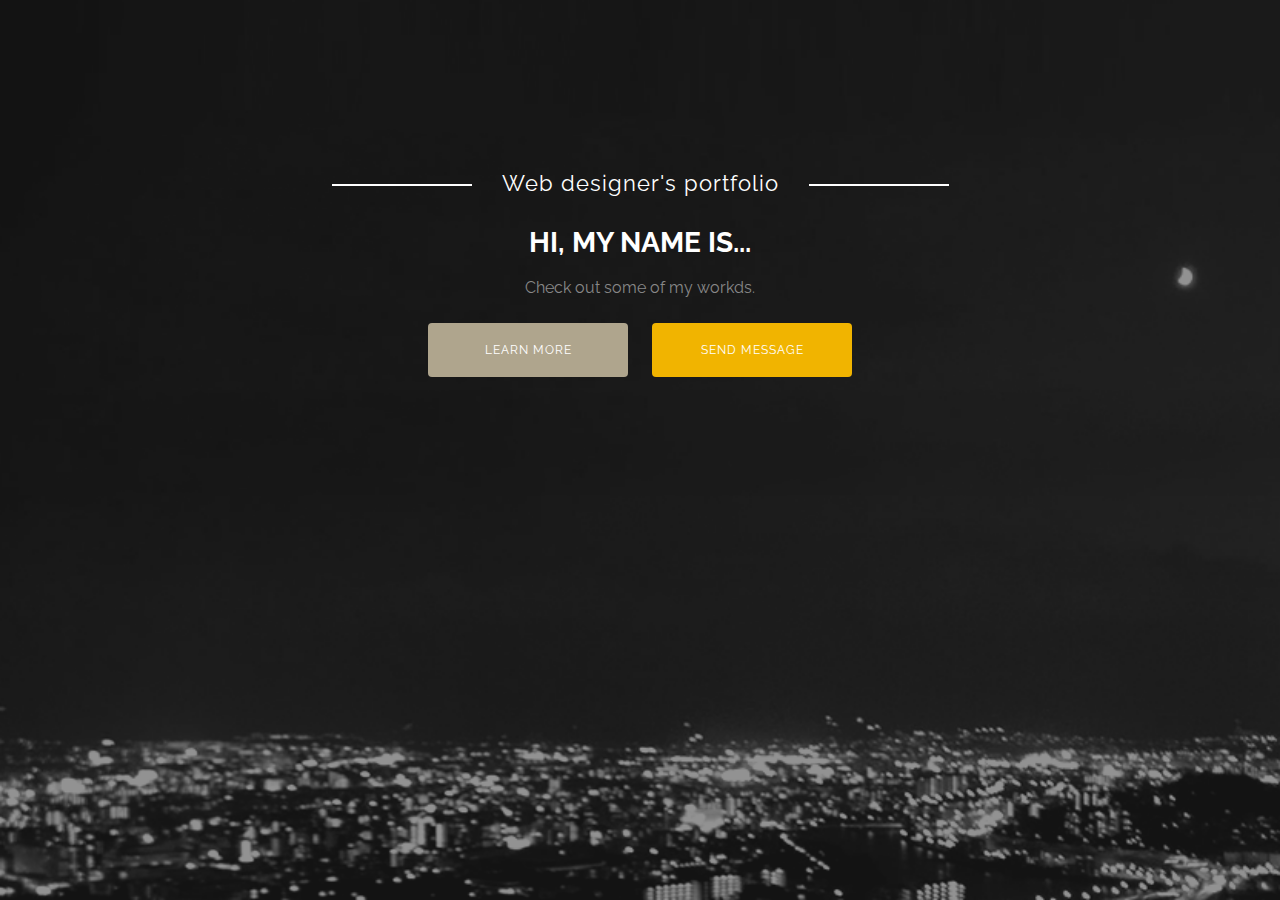
==== part3/index.html @ 3173c832 "part 3 p156" ====
<!DOCTYPE html>
<html lang="ja">
  <head>
    <meta charset="UTF-8">
    <title>シングルページレイアウト</title>
    <link href="https://fonts.googleapis.com/css2?family=Raleway:wght@400;700&display=swap" rel="stylesheet">
    <link rel="stylesheet" href="css/normalize.css">
    <link rel="stylesheet" href="css/style.css">
  </head>
  <body>
    <header class="header">
      <p class="site-title-sub">Web designer's portfolio</p>
      <h1 class="site-title">HI, MY NAME IS...</h1>
      <p class="site-description">Check out some of my workds.<p>
      <div class="buttons">
        <a class="button" href="#about">LEARN MORE</a>
        <a class="button button-showy" href="#contact">SEND MESSAGE</a>
      </div>
    </header>
    <section class="about" id="about">
    </section>
    <section class="works">
    </section>
    <section class="skills">
    </section>
    <section class="contact" id="contact">
    </section>
    <section class="footer">
    </section>
    <footer class="footer">
    </footer>
  </body>
</html>
---- part3/css/style.css ----
@charset "UTF-8";

html {
  font-size: 62.5%;
}

*, *::before, *::after {
  box-sizing: border-box;
}

body {
  background: #151515 url('../images/bg.png') no-repeat fixed left bottom;
  background-size: cover;
  color: #fff;
  text-align: center;
  font-size: 1.4rem;
  font-family: Raleway, "Hiragino Kaku Gothic ProN", Meiryo, sans-serif;
}

.header {
  padding: 170px 30px 80px;
}

.site-title-sub {
  margin: 0 0 30px;
  letter-spacing: 1px;
  font-size: 2.2rem;
}

.site-title-sub::before,
.site-title-sub::after {
  content: '';
  display: inline-block;
  width: 140px;
  height: 2px;
  margin: 0 30px;
  background-color: #fff;
  vertical-align: middle;
}

.sub-title {
  margin: 50px 0 40px;
  font-size: 7.6rem;
}

.site-description {
  margin-bottom 50px;
  color: #888;
  font-size: 1.6rem;
}

.button {
  display: inline-block;
  width: 200px;
  padding: 20px;
  border-radius: 4px;
  background-color: #afa58d;
  color: #fff;
  text-decoration: none;
  letter-spacing: 1px;
  font-size: 1.2rem;
}

.button:hover {
  opacity: 0.9
}
.button-showy {
  background-color: #f1b400;
}
.buttons .button {
  margin: 10px;
}
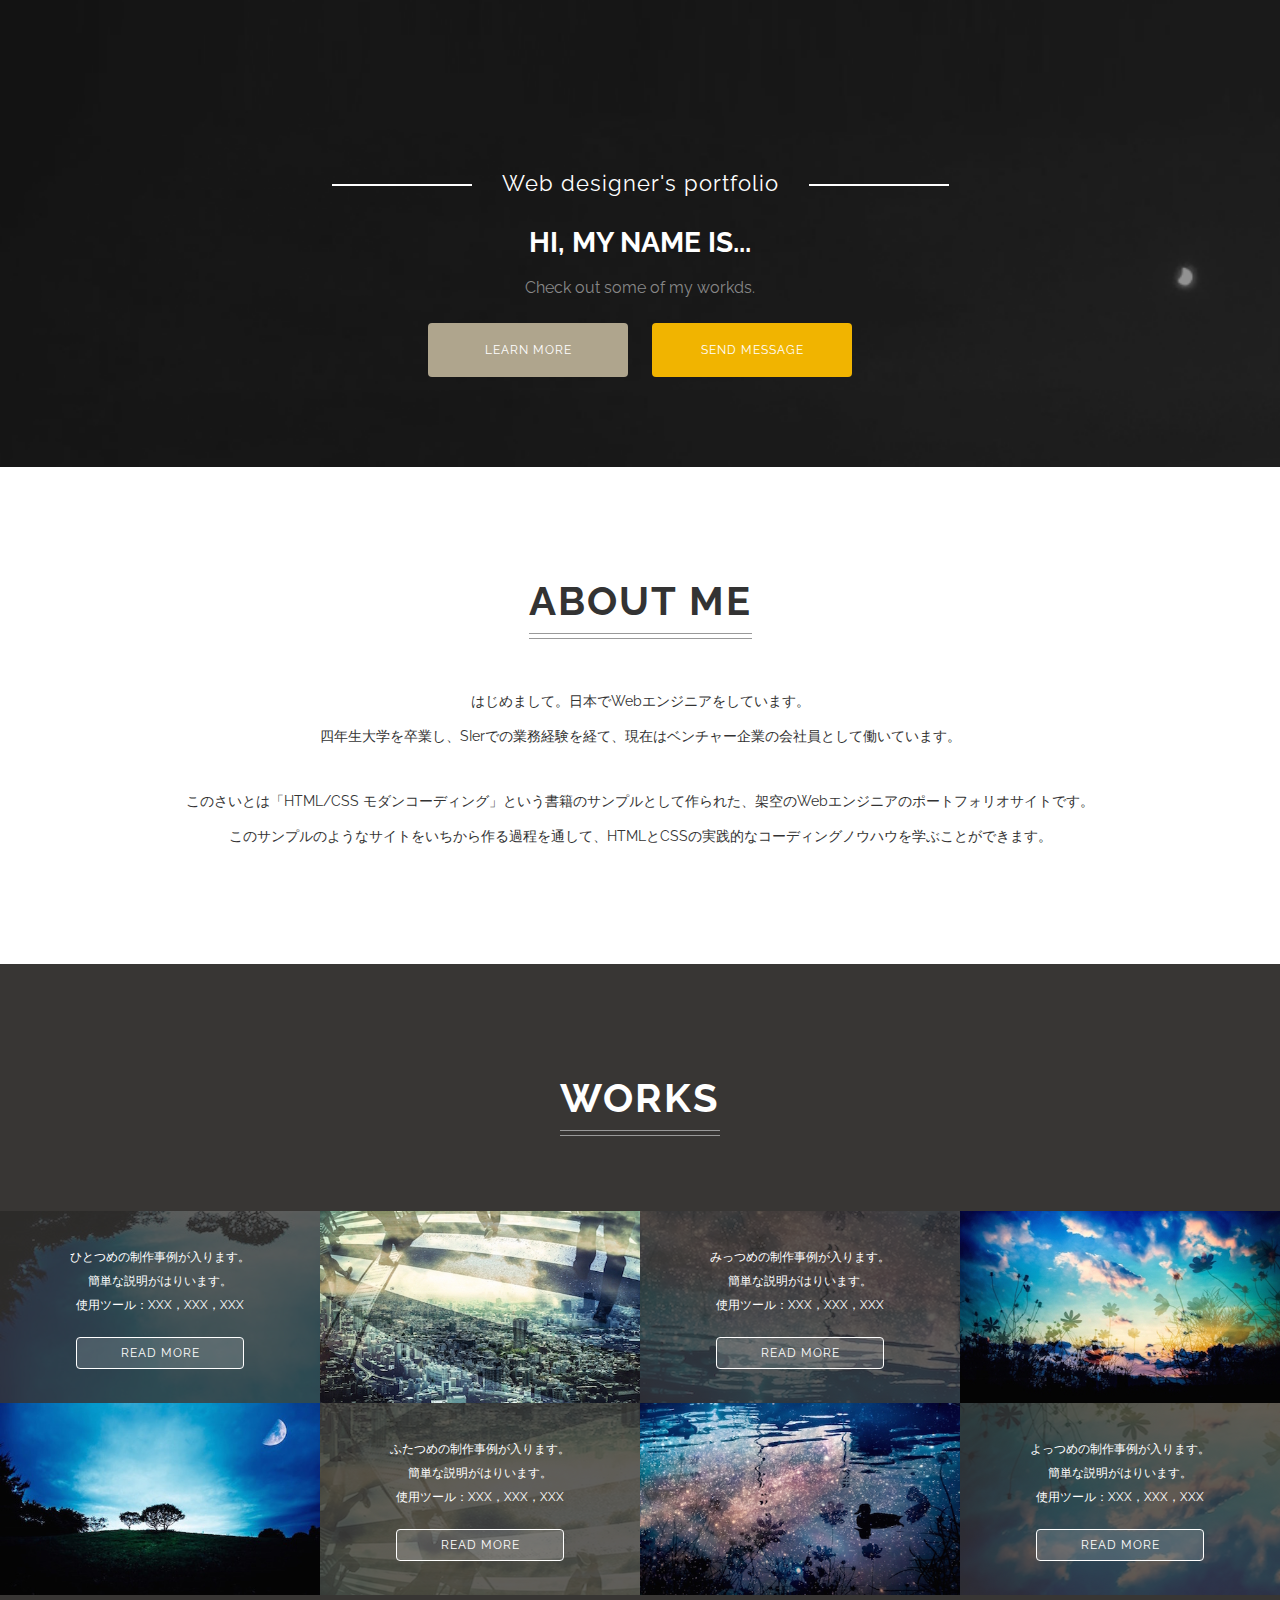
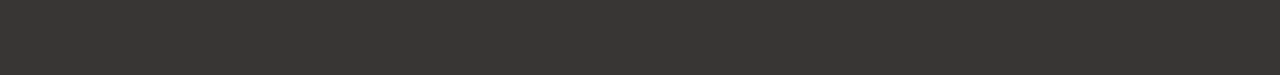
==== commit d95eb125: "part 3 p186" ====
--- a/part3/index.html
+++ b/part3/index.html
@@ -18,8 +18,72 @@
       </div>
     </header>
     <section class="about" id="about">
+      <h2 class="heading">ABOUT ME</h2>
+      <p class="about-text">
+        はじめまして。日本でWebエンジニアをしています。<br>
+        四年生大学を卒業し、SIerでの業務経験を経て、現在はベンチャー企業の会社員として働いています。
+      </p>
+      <p class="about-text">
+        このさいとは「HTML/CSS モダンコーディング」という書籍のサンプルとして作られた、架空のWebエンジニアのポートフォリオサイトです。<br>
+        このサンプルのようなサイトをいちから作る過程を通して、HTMLとCSSの実践的なコーディングノウハウを学ぶことができます。
+      </p>
     </section>
     <section class="works">
+      <h2 class="heading">WORKS</h2>
+      <div class="works-wrapper">
+        <div class="work-box tree">
+          <img class="work-image" src="images/tree.jpg" alt="制作事例１">
+          <div class="work-description">
+            <div class="work-description-inner">
+              <p class="work-text">
+                ひとつめの制作事例が入ります。<br>
+                簡単な説明がはりいます。<br>
+                使用ツール：XXX，XXX，XXX<br>
+                <a href="#" class="button button-ghost">READ MORE</a>
+              </p>
+            </div>
+          </div>
+        </div>
+        <div class="work-box building">
+          <img class="work-image" src="images/building.jpg" alt="制作事例２">
+          <div class="work-description">
+            <div class="work-description-inner">
+              <p class="work-text">
+                ふたつめの制作事例が入ります。<br>
+                簡単な説明がはりいます。<br>
+                使用ツール：XXX，XXX，XXX<br>
+                <a href="#" class="button button-ghost">READ MORE</a>
+              </p>
+            </div>
+          </div>
+        </div>
+        <div class="work-box lake">
+          <img class="work-image" src="images/lake.jpg" alt="制作事例３">
+          <div class="work-description">
+            <div class="work-description-inner">
+              <p class="work-text">
+                みっつめの制作事例が入ります。<br>
+                簡単な説明がはりいます。<br>
+                使用ツール：XXX，XXX，XXX<br>
+                <a href="#" class="button button-ghost">READ MORE</a>
+              </p>
+            </div>
+          </div>
+        </div>
+        <div class="work-box sky">
+          <img class="work-image" src="images/sky.jpg" alt="制作事例４">
+          <div class="work-description">
+            <div class="work-description-inner">
+              <p class="work-text">
+                よっつめの制作事例が入ります。<br>
+                簡単な説明がはりいます。<br>
+                使用ツール：XXX，XXX，XXX<br>
+                <a href="#" class="button button-ghost">READ MORE</a>
+              </p>
+            </div>
+          </div>
+        </div>
+      </div>
     </section>
     <section class="skills">
     </section>
--- a/part3/css/style.css
+++ b/part3/css/style.css
@@ -70,3 +70,112 @@
 .buttons .button {
   margin: 10px;
 }
+.about {
+  padding: 80px 30px;
+  background-color: #fff;
+  color: #333;
+}
+.heading {
+  position: relative;
+  display: inline-block;
+  margin: 30px 0 15px;
+  padding-bottom: 15px;
+  letter-spacing: 2px;
+  font-size: 4rem;
+}
+.heading::before,
+.heading::after {
+  content: '';
+  position: absolute;
+  right: 0;
+  bottom: 0;
+  left: 0;
+  border-bottom: 1px solid #999;
+}
+.heading::before {
+  bottom: 5px;
+}
+.about-text {
+  margin: 30px 0;
+  line-height: 2.5;
+}
+.works {
+  background-color: #383634;
+  padding: 80px 0;
+}
+.works-wrapper {
+  display: table;
+  width: 100%;
+  margin-top: 60px;
+  table-layout: fixed;
+}
+.work-box {
+  position: relative;
+  display: table-cell;
+}
+.work-box::after {
+  content: '';
+  position: absolute;
+  top: 50%;
+  left: 0;
+  width: 100%;
+  height: 50%;
+  background: no-repeat;
+  background-size: 100% 100%;
+  opacity: 0.2;
+  transform: scaleY(-1);
+}
+.work-box.tree::after {
+  background: url('../images/tree.jpg') no-repeat;
+}
+.work-box.building::after {
+  background: url('../images/building.jpg') no-repeat;
+}
+.work-box.lake::after {
+  background: url('../images/lake.jpg') no-repeat;
+}
+.work-box.sky::after {
+  background: url('../images/sky.jpg') no-repeat;
+}
+.work-box:nth-child(odd) .work-image {
+  margin: 60% 0 0;
+}
+.work-box:nth-child(odd) .work-description,
+.work-box:nth-child(odd)::after {
+  top: 0;
+}
+.work-image {
+  display: block;
+  width: 100%;
+  margin: 0 0 60%;
+}
+.work-description {
+  position: absolute;
+  top: 50%;
+  left: 0;
+  z-index: 1;
+  width: 100%;
+  height: 50%;
+  overflow-y: auto;
+}
+.work-description-inner {
+  display: table;
+  width: 100%;
+  height: 100%;
+  padding: 20px;
+}
+.work-text {
+  display: table-cell;
+  vertical-align: middle;
+  font-size: 1.2rem;
+  line-height: 2;
+}
+.work-text .button {
+  width: 60%;
+  margin-top: 20px;
+  padding: 3px;
+}
+.button-ghost {
+  border: 1px solid #fff;
+  background-color: rgba(255, 255, 255, 0.15);
+}
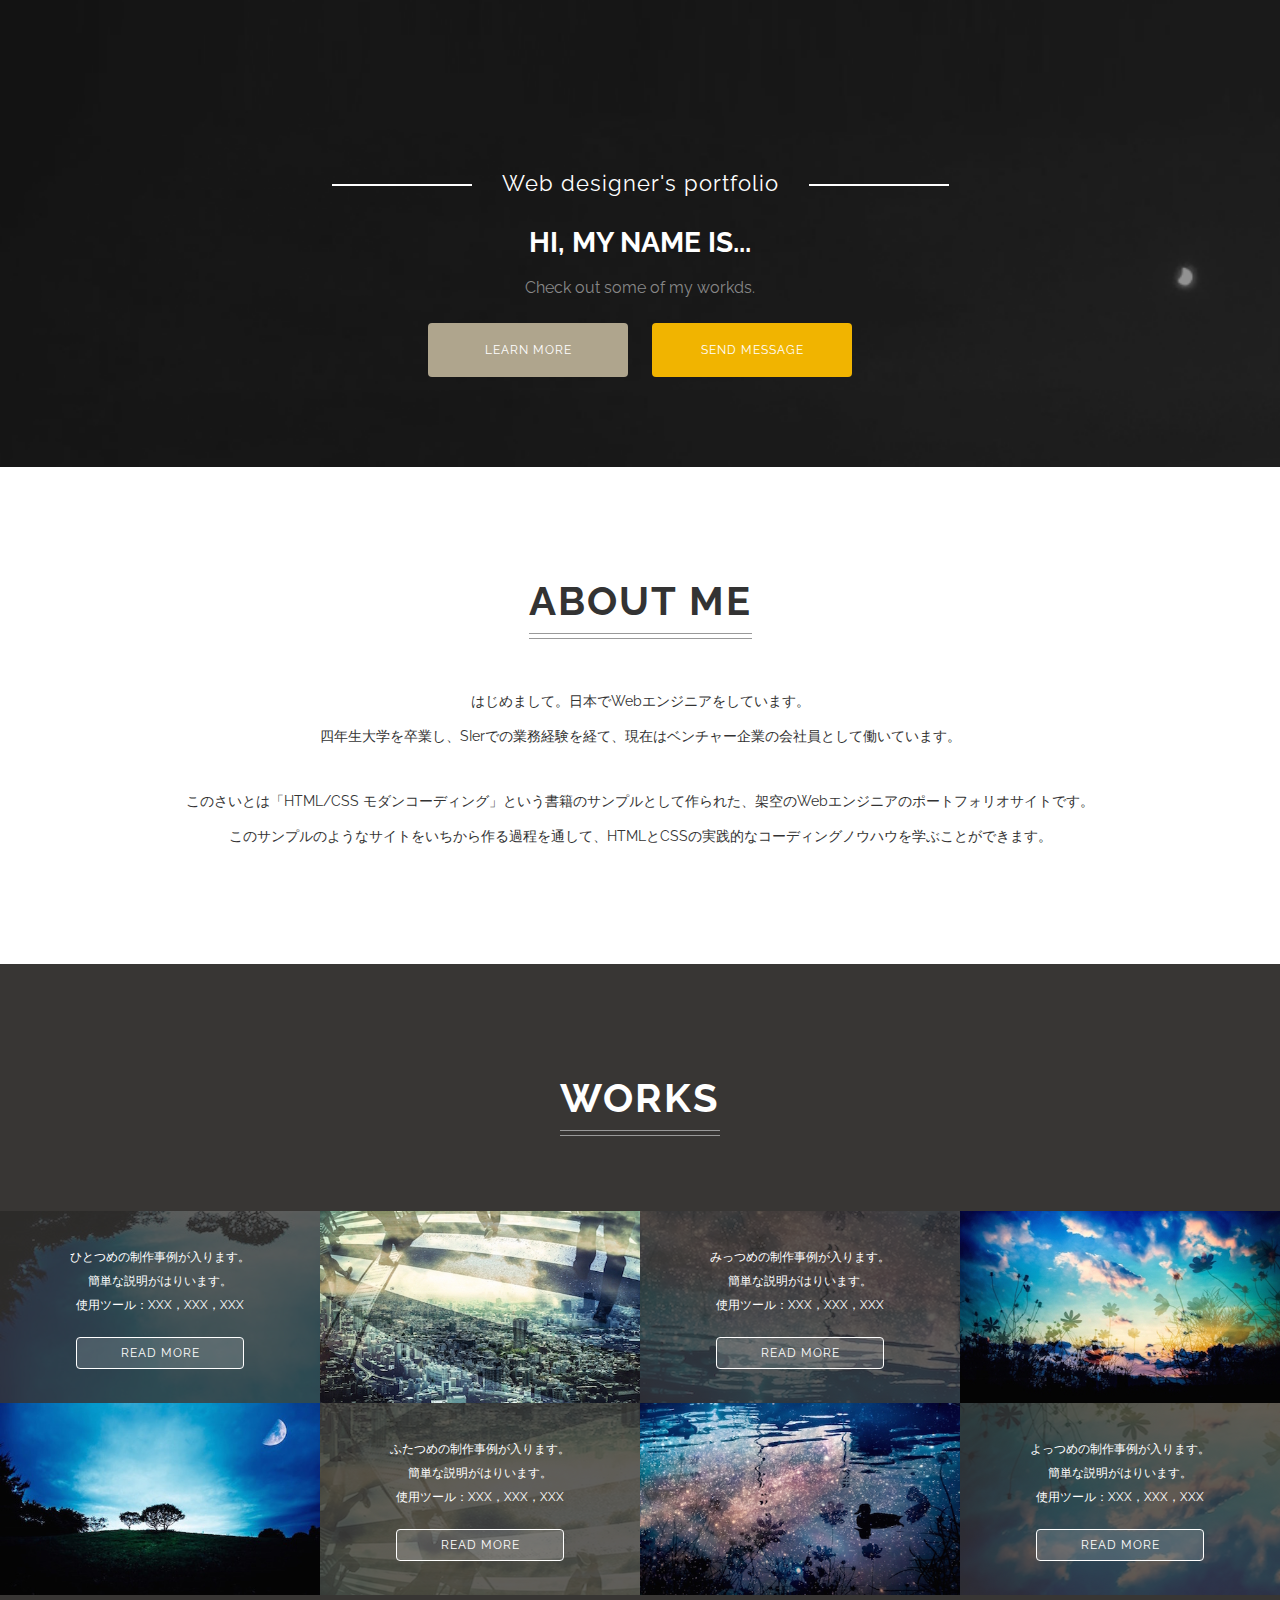
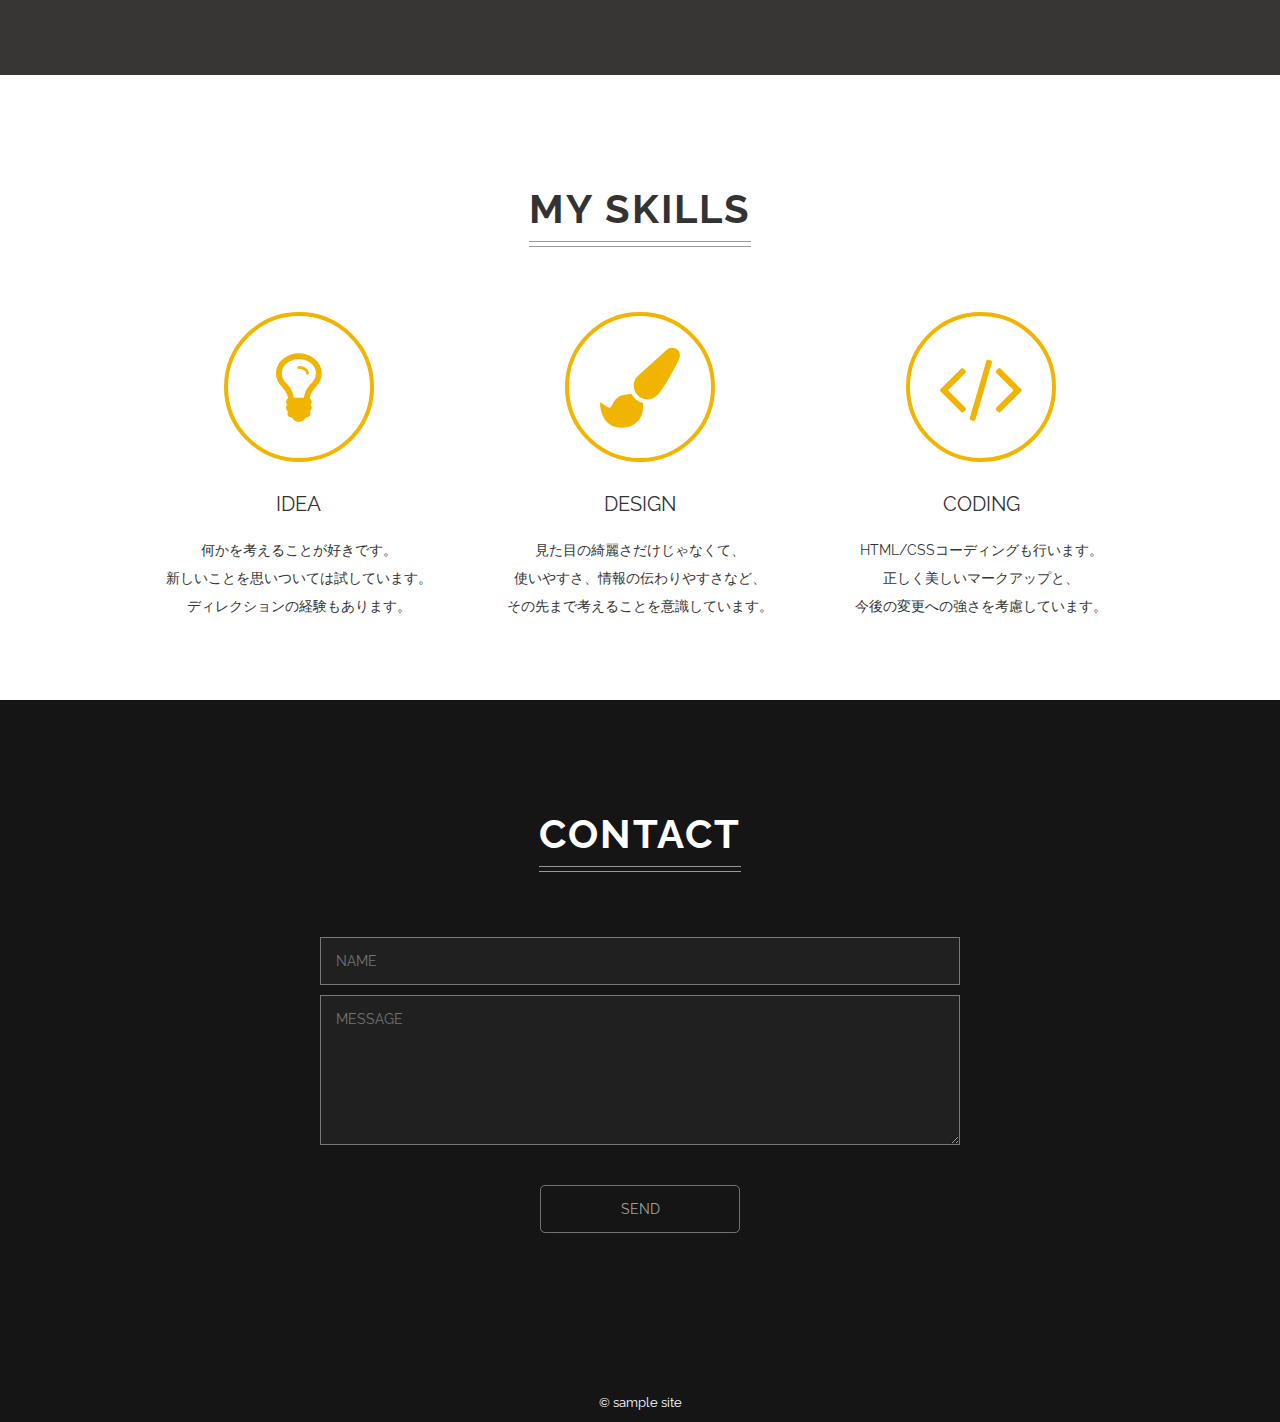
==== commit bbe97b9d: "part 3 p209" ====
--- a/part3/index.html
+++ b/part3/index.html
@@ -4,6 +4,7 @@
     <meta charset="UTF-8">
     <title>シングルページレイアウト</title>
     <link href="https://fonts.googleapis.com/css2?family=Raleway:wght@400;700&display=swap" rel="stylesheet">
+    <link rel="stylesheet" href="http://maxcdn.bootstrapcdn.com/font-awesome/4.3.0/css/font-awesome.min.css">
     <link rel="stylesheet" href="css/normalize.css">
     <link rel="stylesheet" href="css/style.css">
   </head>
@@ -86,12 +87,46 @@
       </div>
     </section>
     <section class="skills">
+      <h2 class="heading">MY SKILLS</h2>
+      <div class="skills-wrapper">
+        <div class="skill-box">
+          <i class="skill-icon fa fa-lightbulb-o"></i>
+          <div class="skill-title">IDEA</div>
+          <p class="skill-text">
+            何かを考えることが好きです。<br>
+            新しいことを思いついては試しています。<br>
+            ディレクションの経験もあります。
+          </p>
+        </div>
+        <div class="skill-box">
+          <i class="skill-icon fa fa-paint-brush"></i>
+          <div class="skill-title">DESIGN</div>
+          <p class="skill-text">
+            見た目の綺麗さだけじゃなくて、<br>
+            使いやすさ、情報の伝わりやすさなど、<br>
+            その先まで考えることを意識しています。
+          </p>
+        </div>
+        <div class="skill-box">
+          <i class="skill-icon fa fa-code"></i>
+          <div class="skill-title">CODING</div>
+          <p class="skill-text">
+            HTML/CSSコーディングも行います。<br>
+            正しく美しいマークアップと、<br>
+            今後の変更への強さを考慮しています。
+          </p>
+        </div>
     </section>
     <section class="contact" id="contact">
+      <h2 class="heading">CONTACT</h2>
+      <form class="contact-form">
+        <input type="text" name="name" placeholder="NAME">
+        <textarea name="message" placeholder="MESSAGE"></textarea>
+        <input type="submit" value="SEND">
+      </form>
     </section>
     <section class="footer">
+      ©︎ sample site
     </section>
-    <footer class="footer">
-    </footer>
   </body>
 </html>
--- a/part3/css/style.css
+++ b/part3/css/style.css
@@ -179,3 +179,79 @@
   border: 1px solid #fff;
   background-color: rgba(255, 255, 255, 0.15);
 }
+.skills {
+  padding: 80px 0;
+  background-color: #fff;
+  color: #333;
+}
+.skills-wrapper {
+  display: table;
+  width: 80%;
+  margin: 50px auto 0;
+  table-layout: fixed;
+}
+.skill-box {
+  display: table-cell;
+}
+.skill-icon {
+  width: 150px;
+  height: 150px;
+  margin-bottom: 30px;
+  border: 4px solid;
+  border-radius: 50%;
+  color: #f1b400;
+  font-size: 8rem;
+  line-height: 142px;
+}
+.skill-title {
+  margin: 0 20px 20px;
+  font-size: 2rem;
+}
+.skill-text {
+  margin: 0 20px;
+  line-height: 2;
+}
+.contact {
+  padding: 80px 0 150px;
+}
+.contact-form {
+  width: 50%;
+  margin: 50px auto 0;
+}
+.contact-form input[type=text],
+.contact-form textarea {
+  display: block;
+  width: 100%;
+  margin-bottom: 10px;
+  padding: 15px;
+  outline: none;
+  border: 1px solid rgba(255, 255, 255, 0.4);
+  border-radius: 0;
+  background-color: rgba(255, 255, 255, 0.05);
+  color: #fff;
+}
+.contact-form textarea {
+  height: 150px;
+}
+.contact-form input[type=submit] {
+  display: block;
+  width: 200px;
+  margin: 40px auto 0;
+  padding: 15px;
+  border: 1px solid rgba(255, 255, 255, 0.4);
+  border-radius: 5px;
+  background-color: transparent;
+  color: rgba(255, 255, 255, 0.6);
+  cursor: pointer;
+}
+.contact-form input[type=submit]:hover {
+  background-color: rgba(255, 255, 255, 0.05);
+}
+.contact-form input[type=text]:focus,
+.contact-form textarea:focus {
+  box-shadow: 0 0 8px rgba(255, 255, 255, 0.5) inset;
+}
+.footer {
+  padding: 12px 0;
+  font-size: 1.3rem;
+}
